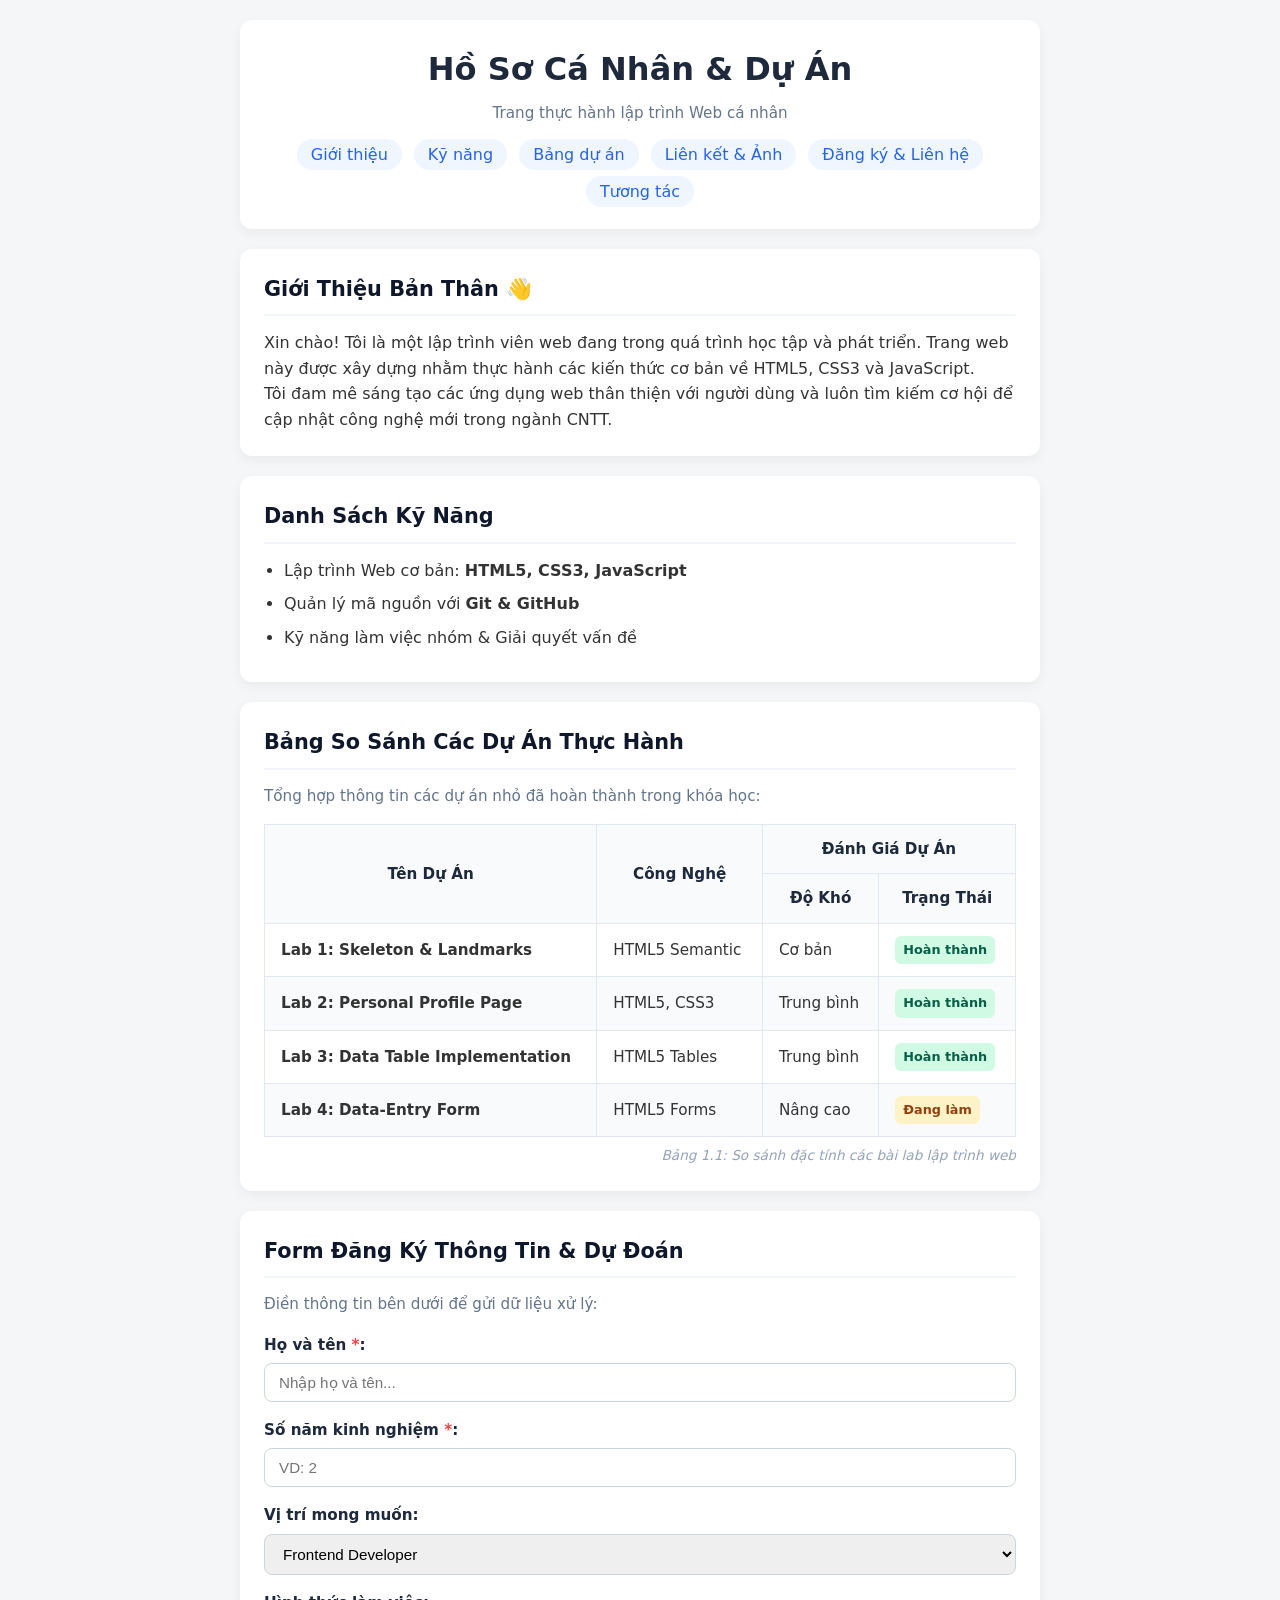
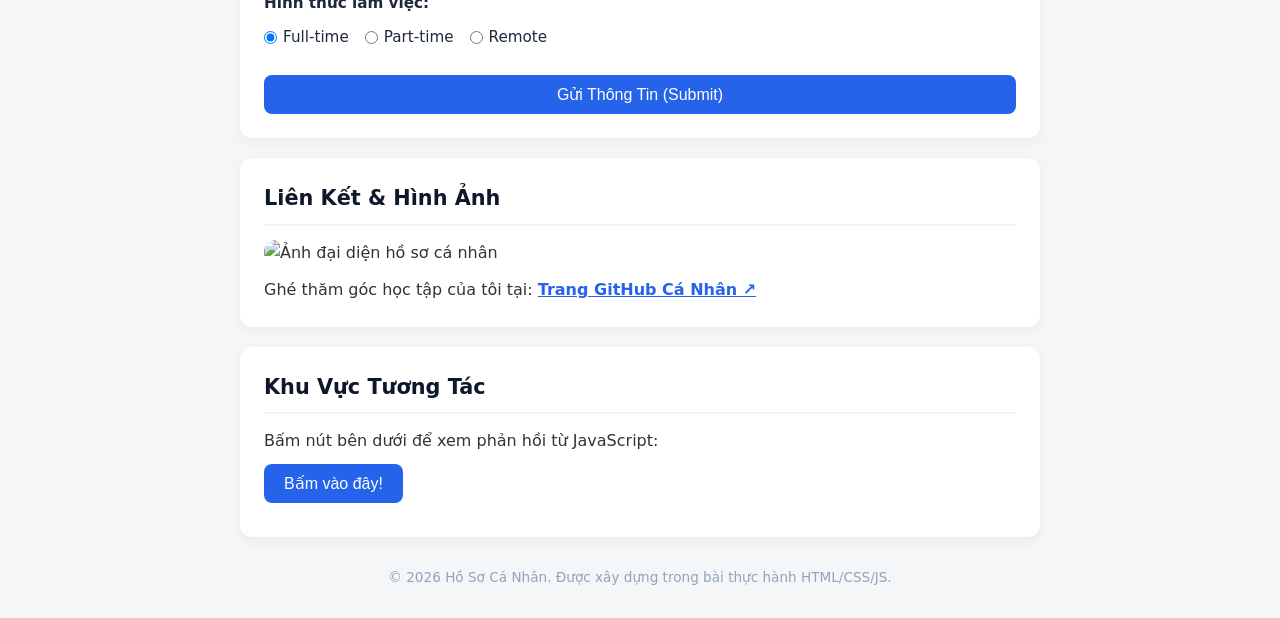
==== Mywebsite/index.html @ 5db2f0f4 "Update new website" ====
<!DOCTYPE html>
<html lang="vi">

<head>
  <meta charset="UTF-8">
  <meta name="viewport" content="width=device-width, initial-scale=1.0">
  <meta name="description" content="Trang hồ sơ cá nhân và dự án thực hành HTML5, CSS3, JavaScript.">
  <title>Hồ Sơ Cá Nhân & Dự Án</title>
  <link rel="stylesheet" href="style.css">
</head>

<body>

  <header class="site-header">
    <div class="header-content">
      <h1>Hồ Sơ Cá Nhân & Dự Án</h1>
      <p class="subtitle">Trang thực hành lập trình Web cá nhân</p>
    </div>

    <nav class="site-nav" aria-label="Điều hướng chính">
      <ul>
        <li><a href="#about">Giới thiệu</a></li>
        <li><a href="#skills">Kỹ năng</a></li>
        <li><a href="#projects">Bảng dự án</a></li>
        <li><a href="#links">Liên kết & Ảnh</a></li>
        <li><a href="#contact">Đăng ký & Liên hệ</a></li>
        <li><a href="#interactive">Tương tác</a></li>
      </ul>
    </nav>
  </header>

  <main class="main-content">

    <section id="about" class="card-section">
      <h2>Giới Thiệu Bản Thân 👋</h2>
      <p>
        Xin chào! Tôi là một lập trình viên web đang trong quá trình học tập và phát triển.
        Trang web này được xây dựng nhằm thực hành các kiến thức cơ bản về HTML5, CSS3 và JavaScript.
      </p>
      <p>
        Tôi đam mê sáng tạo các ứng dụng web thân thiện với người dùng và luôn tìm kiếm cơ hội
        để cập nhật công nghệ mới trong ngành CNTT.
      </p>
    </section>

    <section id="skills" class="card-section">
      <h2>Danh Sách Kỹ Năng</h2>
      <ul class="skills-list">
        <li>Lập trình Web cơ bản: <strong>HTML5, CSS3, JavaScript</strong></li>
        <li>Quản lý mã nguồn với <strong>Git & GitHub</strong></li>
        <li>Kỹ năng làm việc nhóm & Giải quyết vấn đề</li>
      </ul>
    </section>

    <section id="projects" class="card-section">
      <h2>Bảng So Sánh Các Dự Án Thực Hành</h2>
      <p class="section-desc">Tổng hợp thông tin các dự án nhỏ đã hoàn thành trong khóa học:</p>

      <div class="table-responsive">
        <table class="data-table">
          <caption>Bảng 1.1: So sánh đặc tính các bài lab lập trình web</caption>
          <thead>
            <tr>
              <th scope="col" rowspan="2">Tên Dự Án</th>
              <th scope="col" rowspan="2">Công Nghệ</th>
              <th scope="colgroup" colspan="2">Đánh Giá Dự Án</th>
            </tr>
            <tr>
              <th scope="col">Độ Khó</th>
              <th scope="col">Trạng Thái</th>
            </tr>
          </thead>
          <tbody>
            <tr>
              <th scope="row">Lab 1: Skeleton & Landmarks</th>
              <td>HTML5 Semantic</td>
              <td>Cơ bản</td>
              <td><span class="badge badge-success">Hoàn thành</span></td>
            </tr>
            <tr>
              <th scope="row">Lab 2: Personal Profile Page</th>
              <td>HTML5, CSS3</td>
              <td>Trung bình</td>
              <td><span class="badge badge-success">Hoàn thành</span></td>
            </tr>
            <tr>
              <th scope="row">Lab 3: Data Table Implementation</th>
              <td>HTML5 Tables</td>
              <td>Trung bình</td>
              <td><span class="badge badge-success">Hoàn thành</span></td>
            </tr>
            <tr>
              <th scope="row">Lab 4: Data-Entry Form</th>
              <td>HTML5 Forms</td>
              <td>Nâng cao</td>
              <td><span class="badge badge-progress">Đang làm</span></td>
            </tr>
          </tbody>
        </table>
      </div>
    </section>

    <section id="contact" class="card-section">
      <h2>Form Đăng Ký Thông Tin & Dự Đoán</h2>
      <p class="section-desc">Điền thông tin bên dưới để gửi dữ liệu xử lý:</p>

      <form action="/predict" method="POST" class="entry-form">

        <div class="form-group">
          <label for="fullname">Họ và tên <span class="required-star">*</span>:</label>
          <input type="text" id="fullname" name="fullname" placeholder="Nhập họ và tên..." required>
        </div>

        <div class="form-group">
          <label for="experience">Số năm kinh nghiệm <span class="required-star">*</span>:</label>
          <input type="number" id="experience" name="experience" min="0" max="50" placeholder="VD: 2" required>
        </div>

        <div class="form-group">
          <label for="role">Vị trí mong muốn:</label>
          <select id="role" name="role">
            <option value="frontend">Frontend Developer</option>
            <option value="backend">Backend Developer</option>
            <option value="fullstack">Fullstack Developer</option>
          </select>
        </div>

        <div class="form-group">
          <label>Hình thức làm việc:</label>
          <div class="radio-group">
            <label class="radio-label">
              <input type="radio" name="work_type" value="fulltime" checked> Full-time
            </label>
            <label class="radio-label">
              <input type="radio" name="work_type" value="parttime"> Part-time
            </label>
            <label class="radio-label">
              <input type="radio" name="work_type" value="remote"> Remote
            </label>
          </div>
        </div>

        <div class="form-group">
          <button type="submit" class="btn-primary">Gửi Thông Tin (Submit)</button>
        </div>

      </form>
    </section>

    <section id="links" class="card-section">
      <h2>Liên Kết & Hình Ảnh</h2>
      <div class="profile-avatar">
        <img src="https://th.bing.com/th/id/OIP.4v4opYBlEiH9FOuMQ5tOrQHaFj?w=259&h=194&c=7&r=0&o=7&dpr=1.3&pid=1.7&rm=3"
          alt="Ảnh đại diện hồ sơ cá nhân" width="150" height="150">
      </div>
      <p>
        Ghé thăm góc học tập của tôi tại:
        <a href="https://github.com/DakFu2k6/WeBDesignAndProgram.git" target="_blank" rel="noopener noreferrer"
          class="btn-link">Trang GitHub Cá Nhân ↗</a>
      </p>
    </section>

    <section id="interactive" class="card-section">
      <h2>Khu Vực Tương Tác</h2>
      <p>Bấm nút bên dưới để xem phản hồi từ JavaScript:</p>
      <button id="myBtn" class="btn-primary">Bấm vào đây!</button>
      <p id="message" class="response-message" aria-live="polite"></p>
    </section>

  </main>

  <footer class="site-footer">
    <p>&copy; 2026 Hồ Sơ Cá Nhân. Được xây dựng trong bài thực hành HTML/CSS/JS.</p>
  </footer>

  <script src="script.js"></script>
</body>

</html>
---- Mywebsite/style.css ----
* {
  box-sizing: border-box;
  margin: 0;
  padding: 0;
}

body {
  font-family: system-ui, -apple-system, BlinkMacSystemFont, 'Segoe UI', Roboto, sans-serif;
  line-height: 1.6;
  color: #333;
  background-color: #f4f6f8;
  padding: 20px;
}

.site-header {
  max-width: 800px;
  margin: 0 auto 20px auto;
  background: #ffffff;
  padding: 24px;
  border-radius: 12px;
  box-shadow: 0 4px 12px rgba(0, 0, 0, 0.05);
  text-align: center;
}

.site-header h1 {
  color: #1e293b;
  margin-bottom: 6px;
}

.subtitle {
  color: #64748b;
  font-size: 0.95rem;
  margin-bottom: 16px;
}

.site-nav ul {
  list-style: none;
  display: flex;
  justify-content: center;
  gap: 12px;
  flex-wrap: wrap;
}

.site-nav a {
  text-decoration: none;
  color: #2563eb;
  font-weight: 500;
  padding: 6px 14px;
  background-color: #eff6ff;
  border-radius: 20px;
  transition: all 0.2s ease;
}

.site-nav a:hover {
  background-color: #2563eb;
  color: #ffffff;
}

.main-content {
  max-width: 800px;
  margin: 0 auto;
  display: flex;
  flex-direction: column;
  gap: 20px;
}

.card-section {
  background: #ffffff;
  padding: 24px;
  border-radius: 12px;
  box-shadow: 0 4px 12px rgba(0, 0, 0, 0.05);
}

.card-section h2 {
  color: #0f172a;
  border-bottom: 2px solid #f1f5f9;
  padding-bottom: 8px;
  margin-bottom: 14px;
  font-size: 1.3rem;
}


.skills-list {
  padding-left: 20px;
}

.skills-list li {
  margin-bottom: 8px;
}

.profile-avatar {
  margin: 12px 0;
}

.profile-avatar img {
  border-radius: 12px;
  object-fit: cover;
}

.btn-link {
  color: #2563eb;
  font-weight: 600;
}

.btn-primary {
  background-color: #2563eb;
  color: #ffffff;
  border: none;
  padding: 10px 20px;
  font-size: 1rem;
  border-radius: 8px;
  cursor: pointer;
  margin-top: 10px;
  transition: background 0.2s ease;
}

.btn-primary:hover {
  background-color: #1d4ed8;
}

.response-message {
  margin-top: 10px;
  font-weight: 600;
  color: #059669;
}

.site-footer {
  max-width: 800px;
  margin: 30px auto 10px auto;
  text-align: center;
  color: #94a3b8;
  font-size: 0.85rem;
}

.section-desc {
  color: #64748b;
  font-size: 0.95rem;
  margin-bottom: 16px;
}

.table-responsive {
  overflow-x: auto;

  margin-top: 10px;
}

.data-table {
  width: 100%;
  border-collapse: collapse;
  text-align: left;
  font-size: 0.95rem;
}

.data-table caption {
  caption-side: bottom;
  text-align: right;
  font-size: 0.85rem;
  color: #94a3b8;
  margin-top: 8px;
  font-style: italic;
}

.data-table th,
.data-table td {
  padding: 12px 16px;
  border: 1px solid #e2e8f0;
}

.data-table thead {
  background-color: #f8fafc;
}

.data-table thead th {
  color: #1e293b;
  font-weight: 600;
  text-align: center;
}

.data-table tbody tr:nth-child(even) {
  background-color: #f8fafc;
}

.data-table tbody tr:hover {
  background-color: #f1f5f9;
}

.badge {
  padding: 4px 8px;
  border-radius: 6px;
  font-size: 0.8rem;
  font-weight: 600;
  display: inline-block;
}

.badge-success {
  background-color: #d1fae5;
  color: #065f46;
}

.badge-progress {
  background-color: #fef3c7;
  color: #92400e;
}

.badge-pending {
  background-color: #f1f5f9;
  color: #64748b;
}


.entry-form {
  display: flex;
  flex-direction: column;
  gap: 16px;
  margin-top: 10px;
}

.form-group {
  display: flex;
  flex-direction: column;
  gap: 6px;
}

.form-group label {
  font-weight: 600;
  color: #1e293b;
  font-size: 0.95rem;
}

.required-star {
  color: #ef4444;
}

.form-group input[type="text"],
.form-group input[type="number"],
.form-group select {
  padding: 10px 14px;
  border: 1px solid #cbd5e1;
  border-radius: 8px;
  font-size: 0.95rem;
  transition: border-color 0.2s ease;
}

.form-group input[type="text"]:focus,
.form-group input[type="number"]:focus,
.form-group select:focus {
  outline: none;
  border-color: #2563eb;
  box-shadow: 0 0 0 3px rgba(37, 99, 235, 0.1);
}

.radio-group {
  display: flex;
  gap: 16px;
  flex-wrap: wrap;
  margin-top: 4px;
}

.radio-label {
  font-weight: normal !important;
  cursor: pointer;
  display: flex;
  align-items: center;
  gap: 6px;
}
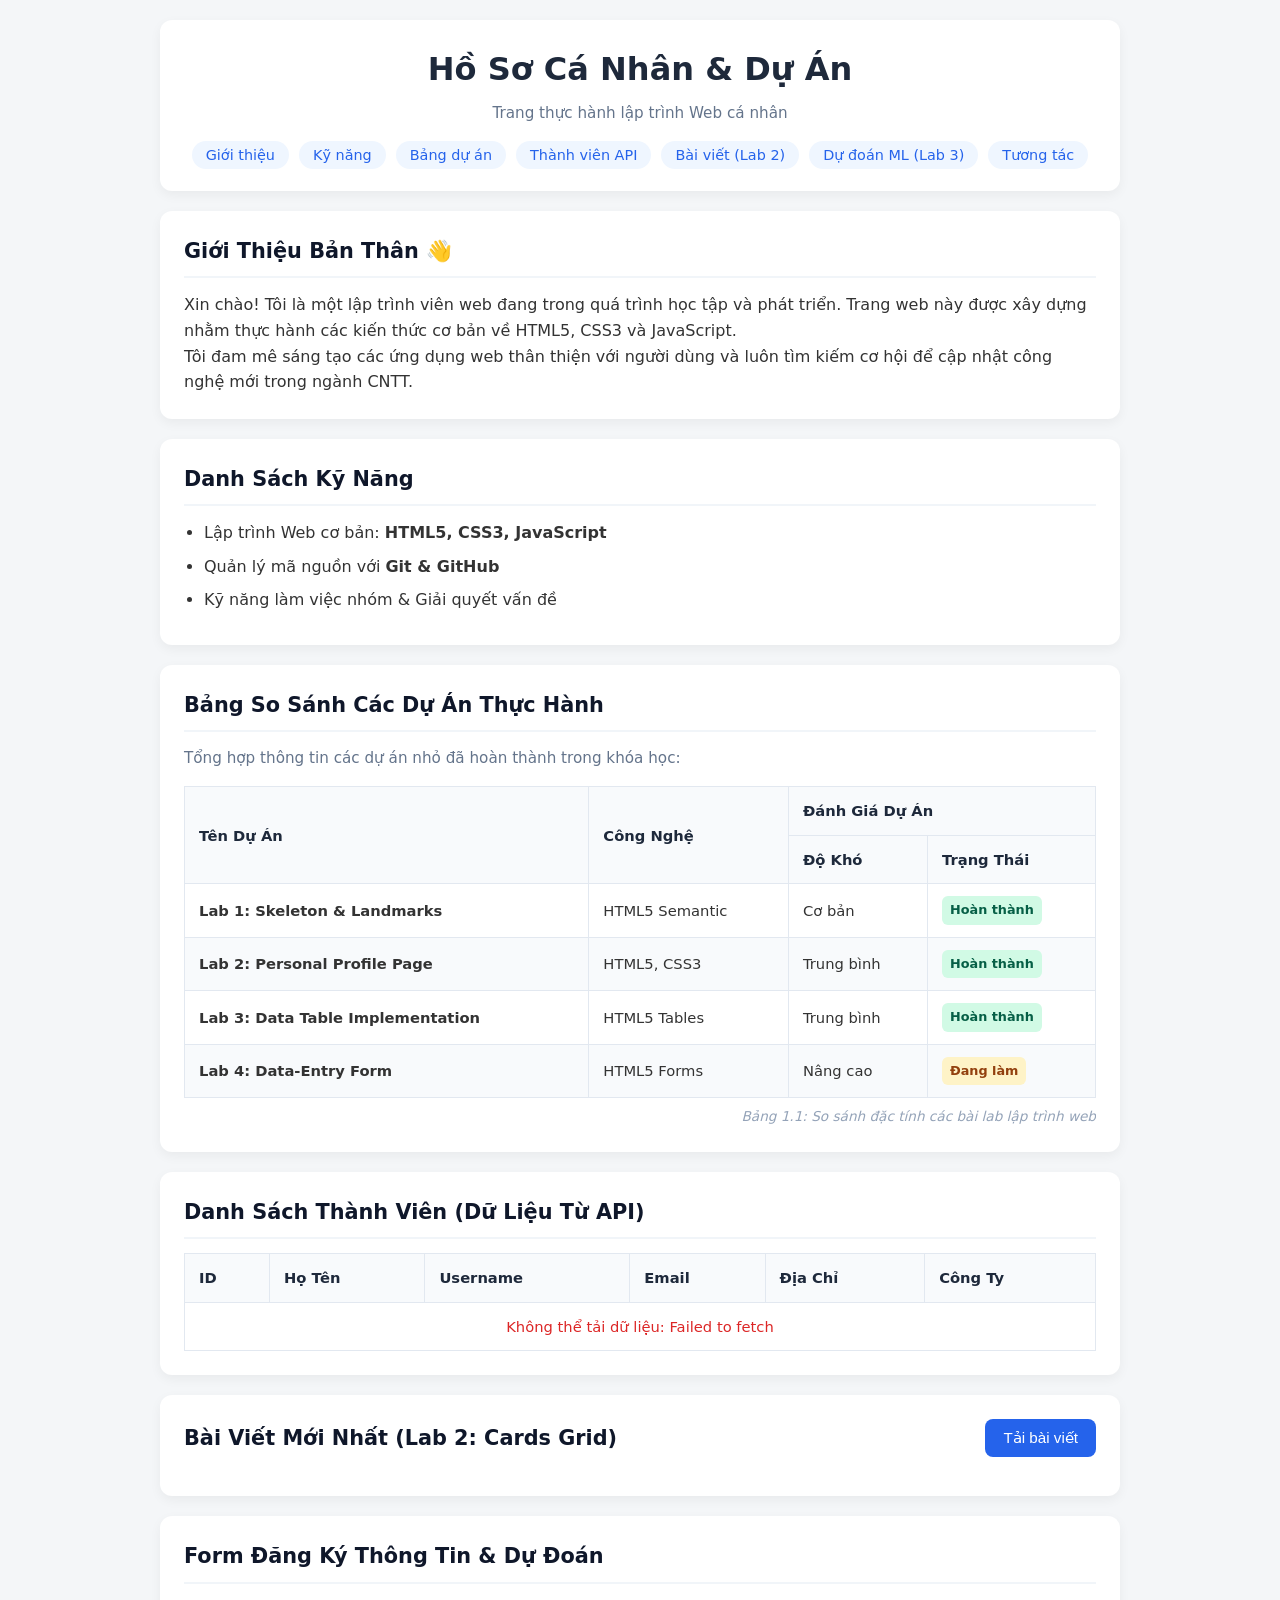
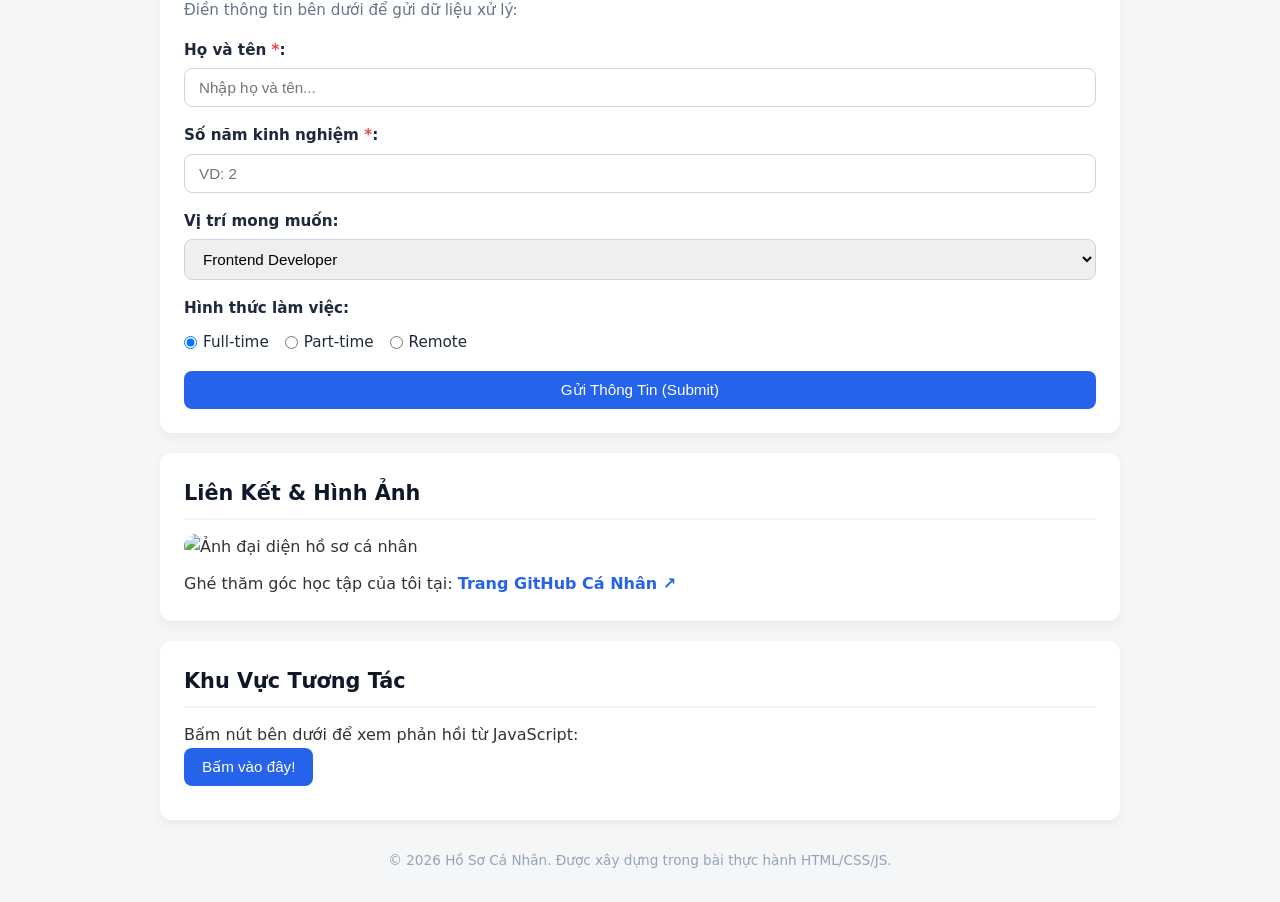
==== commit db743063: "Update API" ====
--- a/Mywebsite/index.html
+++ b/Mywebsite/index.html
@@ -22,8 +22,9 @@
         <li><a href="#about">Giới thiệu</a></li>
         <li><a href="#skills">Kỹ năng</a></li>
         <li><a href="#projects">Bảng dự án</a></li>
-        <li><a href="#links">Liên kết & Ảnh</a></li>
-        <li><a href="#contact">Đăng ký & Liên hệ</a></li>
+        <li><a href="#api-users">Thành viên API</a></li>
+        <li><a href="#posts-lab">Bài viết (Lab 2)</a></li>
+        <li><a href="#contact">Dự đoán ML (Lab 3)</a></li>
         <li><a href="#interactive">Tương tác</a></li>
       </ul>
     </nav>
@@ -100,12 +101,44 @@
       </div>
     </section>
 
+    <section id="api-users" class="card-section">
+      <h2>Danh Sách Thành Viên (Dữ Liệu Từ API)</h2>
+      <div class="table-responsive">
+        <table class="data-table">
+          <thead>
+            <tr>
+              <th scope="col">ID</th>
+              <th scope="col">Họ Tên</th>
+              <th scope="col">Username</th>
+              <th scope="col">Email</th>
+              <th scope="col">Địa Chỉ</th>
+              <th scope="col">Công Ty</th>
+            </tr>
+          </thead>
+          <tbody id="userTableBody">
+            <tr>
+              <td colspan="6" style="text-align: center;">Đang tải dữ liệu...</td>
+            </tr>
+          </tbody>
+        </table>
+      </div>
+    </section>
+
+    <section id="posts-lab" class="card-section">
+      <div class="section-header-action"
+        style="display: flex; justify-content: space-between; align-items: center; margin-bottom: 15px;">
+        <h2>Bài Viết Mới Nhất (Lab 2: Cards Grid)</h2>
+        <button id="btnLoadPosts" class="btn-primary">Tải bài viết</button>
+      </div>
+      <p id="postStatus" style="color: #6b7280; font-style: italic;"></p>
+      <div id="postsContainer"></div>
+    </section>
+
     <section id="contact" class="card-section">
       <h2>Form Đăng Ký Thông Tin & Dự Đoán</h2>
       <p class="section-desc">Điền thông tin bên dưới để gửi dữ liệu xử lý:</p>
 
       <form action="/predict" method="POST" class="entry-form">
-
         <div class="form-group">
           <label for="fullname">Họ và tên <span class="required-star">*</span>:</label>
           <input type="text" id="fullname" name="fullname" placeholder="Nhập họ và tên..." required>
@@ -143,8 +176,9 @@
         <div class="form-group">
           <button type="submit" class="btn-primary">Gửi Thông Tin (Submit)</button>
         </div>
-
       </form>
+
+      <div id="predictionResult" style="display: none;"></div>
     </section>
 
     <section id="links" class="card-section">
--- a/Mywebsite/style.css
+++ b/Mywebsite/style.css
@@ -7,19 +7,25 @@
 body {
   font-family: system-ui, -apple-system, BlinkMacSystemFont, 'Segoe UI', Roboto, sans-serif;
   line-height: 1.6;
-  color: #333;
+  color: #333333;
   background-color: #f4f6f8;
   padding: 20px;
 }
 
+.site-header,
+.main-content,
+.site-footer {
+  max-width: 960px;
+  margin: 0 auto;
+}
+
 .site-header {
-  max-width: 800px;
-  margin: 0 auto 20px auto;
   background: #ffffff;
   padding: 24px;
   border-radius: 12px;
   box-shadow: 0 4px 12px rgba(0, 0, 0, 0.05);
   text-align: center;
+  margin-bottom: 20px;
 }
 
 .site-header h1 {
@@ -37,7 +43,7 @@
   list-style: none;
   display: flex;
   justify-content: center;
-  gap: 12px;
+  gap: 10px;
   flex-wrap: wrap;
 }
 
@@ -45,6 +51,7 @@
   text-decoration: none;
   color: #2563eb;
   font-weight: 500;
+  font-size: 0.9rem;
   padding: 6px 14px;
   background-color: #eff6ff;
   border-radius: 20px;
@@ -57,8 +64,6 @@
 }
 
 .main-content {
-  max-width: 800px;
-  margin: 0 auto;
   display: flex;
   flex-direction: column;
   gap: 20px;
@@ -79,6 +84,26 @@
   font-size: 1.3rem;
 }
 
+.section-desc {
+  color: #64748b;
+  font-size: 0.95rem;
+  margin-bottom: 16px;
+}
+
+.section-header-action {
+  display: flex;
+  justify-content: space-between;
+  align-items: center;
+  flex-wrap: wrap;
+  gap: 12px;
+  margin-bottom: 12px;
+}
+
+.section-header-action h2 {
+  margin-bottom: 0;
+  border-bottom: none;
+  padding-bottom: 0;
+}
 
 .skills-list {
   padding-left: 20px;
@@ -100,24 +125,34 @@
 .btn-link {
   color: #2563eb;
   font-weight: 600;
+  text-decoration: none;
+}
+
+.btn-link:hover {
+  text-decoration: underline;
 }
 
 .btn-primary {
   background-color: #2563eb;
   color: #ffffff;
   border: none;
-  padding: 10px 20px;
-  font-size: 1rem;
+  padding: 10px 18px;
+  font-size: 0.95rem;
+  font-weight: 500;
   border-radius: 8px;
   cursor: pointer;
-  margin-top: 10px;
-  transition: background 0.2s ease;
+  transition: background 0.2s ease, opacity 0.2s ease;
 }
 
 .btn-primary:hover {
   background-color: #1d4ed8;
 }
 
+.btn-primary:disabled {
+  opacity: 0.6;
+  cursor: not-allowed;
+}
+
 .response-message {
   margin-top: 10px;
   font-weight: 600;
@@ -125,22 +160,15 @@
 }
 
 .site-footer {
-  max-width: 800px;
-  margin: 30px auto 10px auto;
+  margin-top: 30px;
+  margin-bottom: 10px;
   text-align: center;
   color: #94a3b8;
   font-size: 0.85rem;
 }
 
-.section-desc {
-  color: #64748b;
-  font-size: 0.95rem;
-  margin-bottom: 16px;
-}
-
 .table-responsive {
   overflow-x: auto;
-
   margin-top: 10px;
 }
 
@@ -148,7 +176,7 @@
   width: 100%;
   border-collapse: collapse;
   text-align: left;
-  font-size: 0.95rem;
+  font-size: 0.92rem;
 }
 
 .data-table caption {
@@ -162,7 +190,7 @@
 
 .data-table th,
 .data-table td {
-  padding: 12px 16px;
+  padding: 12px 14px;
   border: 1px solid #e2e8f0;
 }
 
@@ -173,7 +201,6 @@
 .data-table thead th {
   color: #1e293b;
   font-weight: 600;
-  text-align: center;
 }
 
 .data-table tbody tr:nth-child(even) {
@@ -238,7 +265,7 @@
   border: 1px solid #cbd5e1;
   border-radius: 8px;
   font-size: 0.95rem;
-  transition: border-color 0.2s ease;
+  transition: border-color 0.2s ease, box-shadow 0.2s ease;
 }
 
 .form-group input[type="text"]:focus,
@@ -262,4 +289,99 @@
   display: flex;
   align-items: center;
   gap: 6px;
+}
+
+
+#postsContainer {
+  display: grid;
+  grid-template-columns: repeat(auto-fit, minmax(260px, 1fr));
+  gap: 16px;
+  margin-top: 15px;
+}
+
+.post-card {
+  background: #ffffff;
+  border: 1px solid #e5e7eb;
+  border-radius: 8px;
+  padding: 16px;
+  box-shadow: 0 2px 4px rgba(0, 0, 0, 0.04);
+  display: flex;
+  flex-direction: column;
+  transition: transform 0.2s ease, box-shadow 0.2s ease;
+}
+
+.post-card:hover {
+  transform: translateY(-3px);
+  box-shadow: 0 6px 12px rgba(0, 0, 0, 0.08);
+}
+
+.post-card .post-id {
+  font-size: 0.75rem;
+  font-weight: bold;
+  color: #2563eb;
+  text-transform: uppercase;
+  margin-bottom: 4px;
+}
+
+.post-card .post-title {
+  font-size: 1.05rem;
+  font-weight: 600;
+  margin: 0 0 8px 0;
+  color: #1f2937;
+  text-transform: capitalize;
+}
+
+.post-card .post-body {
+  font-size: 0.9rem;
+  color: #4b5563;
+  line-height: 1.5;
+  margin: 0;
+}
+
+
+.ml-result-box {
+  background: #f0fdf4;
+  border: 1px solid #86efac;
+  border-radius: 8px;
+  padding: 16px 20px;
+  margin-top: 20px;
+  animation: fadeIn 0.3s ease-in-out;
+}
+
+.ml-result-box.loading {
+  background: #eff6ff;
+  border-color: #93c5fd;
+  color: #1d4ed8;
+}
+
+.ml-result-box h3 {
+  margin: 0 0 10px 0;
+  color: #15803d;
+}
+
+.ml-metrics {
+  display: flex;
+  gap: 12px;
+  flex-wrap: wrap;
+  margin-top: 10px;
+}
+
+.ml-metric-item {
+  background: #ffffff;
+  padding: 8px 12px;
+  border-radius: 6px;
+  border: 1px solid #bbf7d0;
+  font-size: 0.9rem;
+}
+
+@keyframes fadeIn {
+  from {
+    opacity: 0;
+    transform: translateY(6px);
+  }
+
+  to {
+    opacity: 1;
+    transform: translateY(0);
+  }
 }
